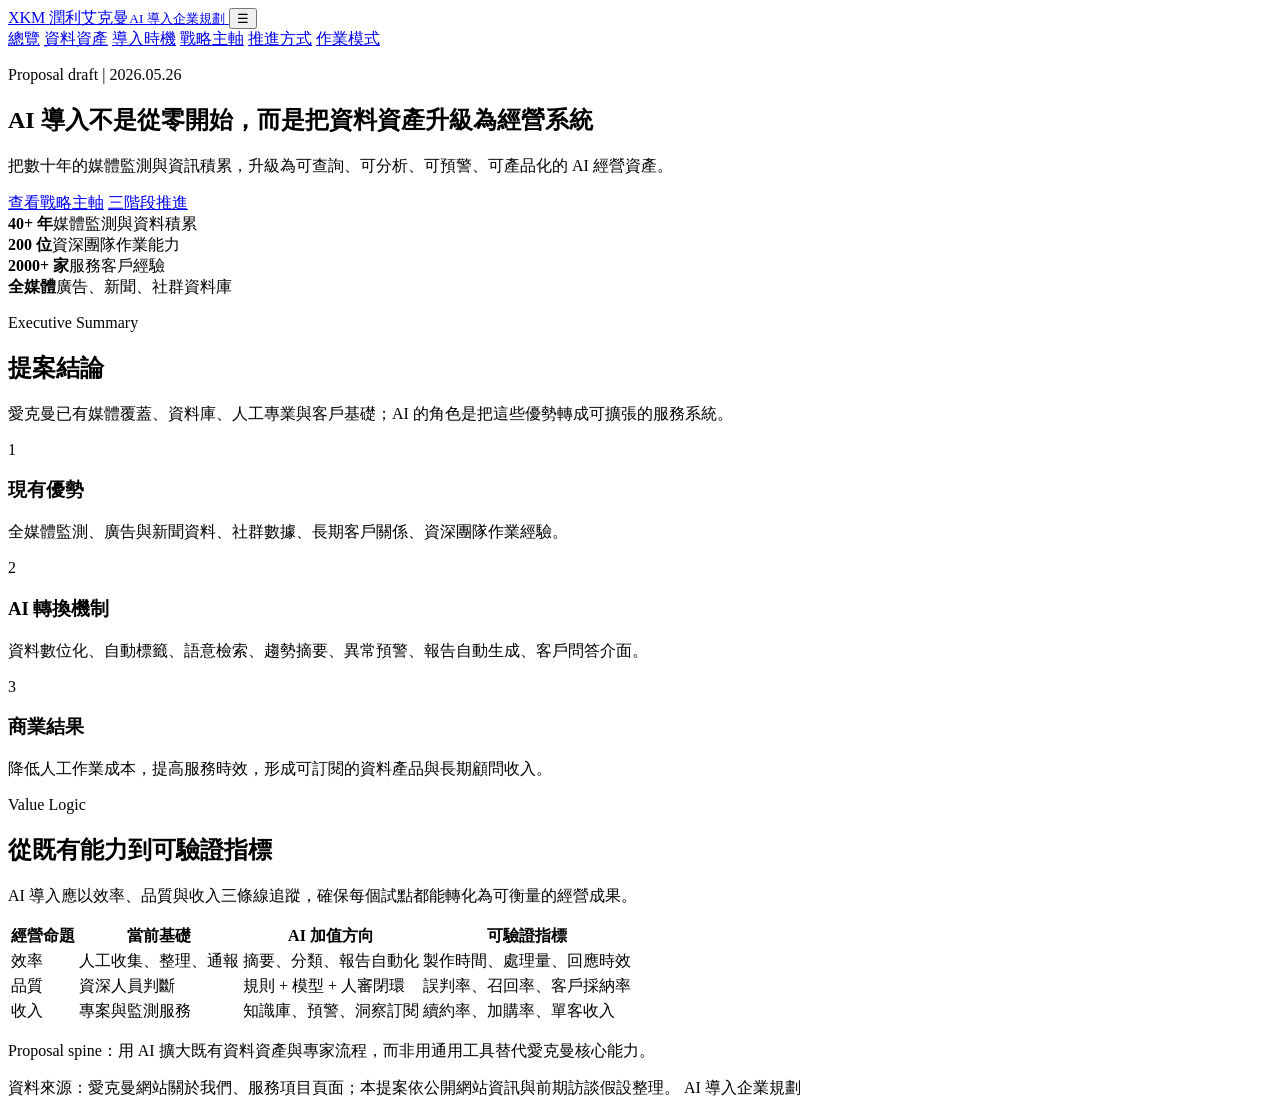
==== index.html @ 2dffa459 "Add files via upload" ====
<!doctype html>
<html lang="zh-Hant">
  <head>
    <meta charset="utf-8">
    <meta name="viewport" content="width=device-width, initial-scale=1">
    <title>潤利艾克曼 AI 導入企業規劃</title>
    <link rel="stylesheet" href="./assets/styles.css">
  </head>
  <body>
    <header class="site-header">
      <nav class="nav" aria-label="主導覽">
        <a class="brand" href="index.html">
          <span class="brand-mark">XKM</span>
          <span>潤利艾克曼<small>AI 導入企業規劃</small></span>
        </a>
        <button class="nav-toggle" type="button" aria-label="開啟導覽" aria-expanded="false">☰</button>
        <div class="nav-links">
          <a class="active" href="index.html">總覽</a>
          <a href="assets.html">資料資產</a>
          <a href="why-now.html">導入時機</a>
          <a href="strategy.html">戰略主軸</a>
          <a href="roadmap.html">推進方式</a>
          <a href="operating-model.html">作業模式</a>
        </div>
      </nav>
    </header>

    <main>
      <section class="hero">
        <div class="hero-inner">
          <p class="eyebrow">Proposal draft | 2026.05.26</p>
          <h1>AI 導入不是從零開始，而是把資料資產升級為經營系統</h1>
          <p class="lead">把數十年的媒體監測與資訊積累，升級為可查詢、可分析、可預警、可產品化的 AI 經營資產。</p>
          <div class="hero-actions">
            <a class="button" href="strategy.html">查看戰略主軸</a>
            <a class="button secondary" href="roadmap.html">三階段推進</a>
          </div>
          <div class="metric-strip" aria-label="公司基礎指標">
            <div class="metric"><strong>40+ 年</strong><span>媒體監測與資料積累</span></div>
            <div class="metric"><strong>200 位</strong><span>資深團隊作業能力</span></div>
            <div class="metric"><strong>2000+ 家</strong><span>服務客戶經驗</span></div>
            <div class="metric"><strong>全媒體</strong><span>廣告、新聞、社群資料庫</span></div>
          </div>
        </div>
      </section>

      <section class="section">
        <div class="section-inner">
          <div class="section-head">
            <div>
              <p class="eyebrow">Executive Summary</p>
              <h2>提案結論</h2>
            </div>
            <p>愛克曼已有媒體覆蓋、資料庫、人工專業與客戶基礎；AI 的角色是把這些優勢轉成可擴張的服務系統。</p>
          </div>
          <div class="grid-3">
            <article class="tile">
              <span class="number">1</span>
              <h3>現有優勢</h3>
              <p>全媒體監測、廣告與新聞資料、社群數據、長期客戶關係、資深團隊作業經驗。</p>
            </article>
            <article class="tile">
              <span class="number">2</span>
              <h3>AI 轉換機制</h3>
              <p>資料數位化、自動標籤、語意檢索、趨勢摘要、異常預警、報告自動生成、客戶問答介面。</p>
            </article>
            <article class="tile">
              <span class="number">3</span>
              <h3>商業結果</h3>
              <p>降低人工作業成本，提高服務時效，形成可訂閱的資料產品與長期顧問收入。</p>
            </article>
          </div>
        </div>
      </section>

      <section class="section alt">
        <div class="section-inner">
          <div class="section-head">
            <div>
              <p class="eyebrow">Value Logic</p>
              <h2>從既有能力到可驗證指標</h2>
            </div>
            <p>AI 導入應以效率、品質與收入三條線追蹤，確保每個試點都能轉化為可衡量的經營成果。</p>
          </div>
          <div class="table-wrap">
            <table>
              <thead>
                <tr>
                  <th>經營命題</th>
                  <th>當前基礎</th>
                  <th>AI 加值方向</th>
                  <th>可驗證指標</th>
                </tr>
              </thead>
              <tbody>
                <tr>
                  <td>效率</td>
                  <td>人工收集、整理、通報</td>
                  <td>摘要、分類、報告自動化</td>
                  <td>製作時間、處理量、回應時效</td>
                </tr>
                <tr>
                  <td>品質</td>
                  <td>資深人員判斷</td>
                  <td>規則 + 模型 + 人審閉環</td>
                  <td>誤判率、召回率、客戶採納率</td>
                </tr>
                <tr>
                  <td>收入</td>
                  <td>專案與監測服務</td>
                  <td>知識庫、預警、洞察訂閱</td>
                  <td>續約率、加購率、單客收入</td>
                </tr>
              </tbody>
            </table>
          </div>
        </div>
      </section>

      <section class="section">
        <div class="section-inner">
          <div class="quote-panel">
            <p>Proposal spine：用 AI 擴大既有資料資產與專家流程，而非用通用工具替代愛克曼核心能力。</p>
          </div>
        </div>
      </section>
    </main>

    <footer class="footer">
      <div class="footer-inner">
        <span>資料來源：愛克曼網站關於我們、服務項目頁面；本提案依公開網站資訊與前期訪談假設整理。</span>
        <span>AI 導入企業規劃</span>
      </div>
    </footer>
    <script src="./assets/site.js"></script>
  </body>
</html>
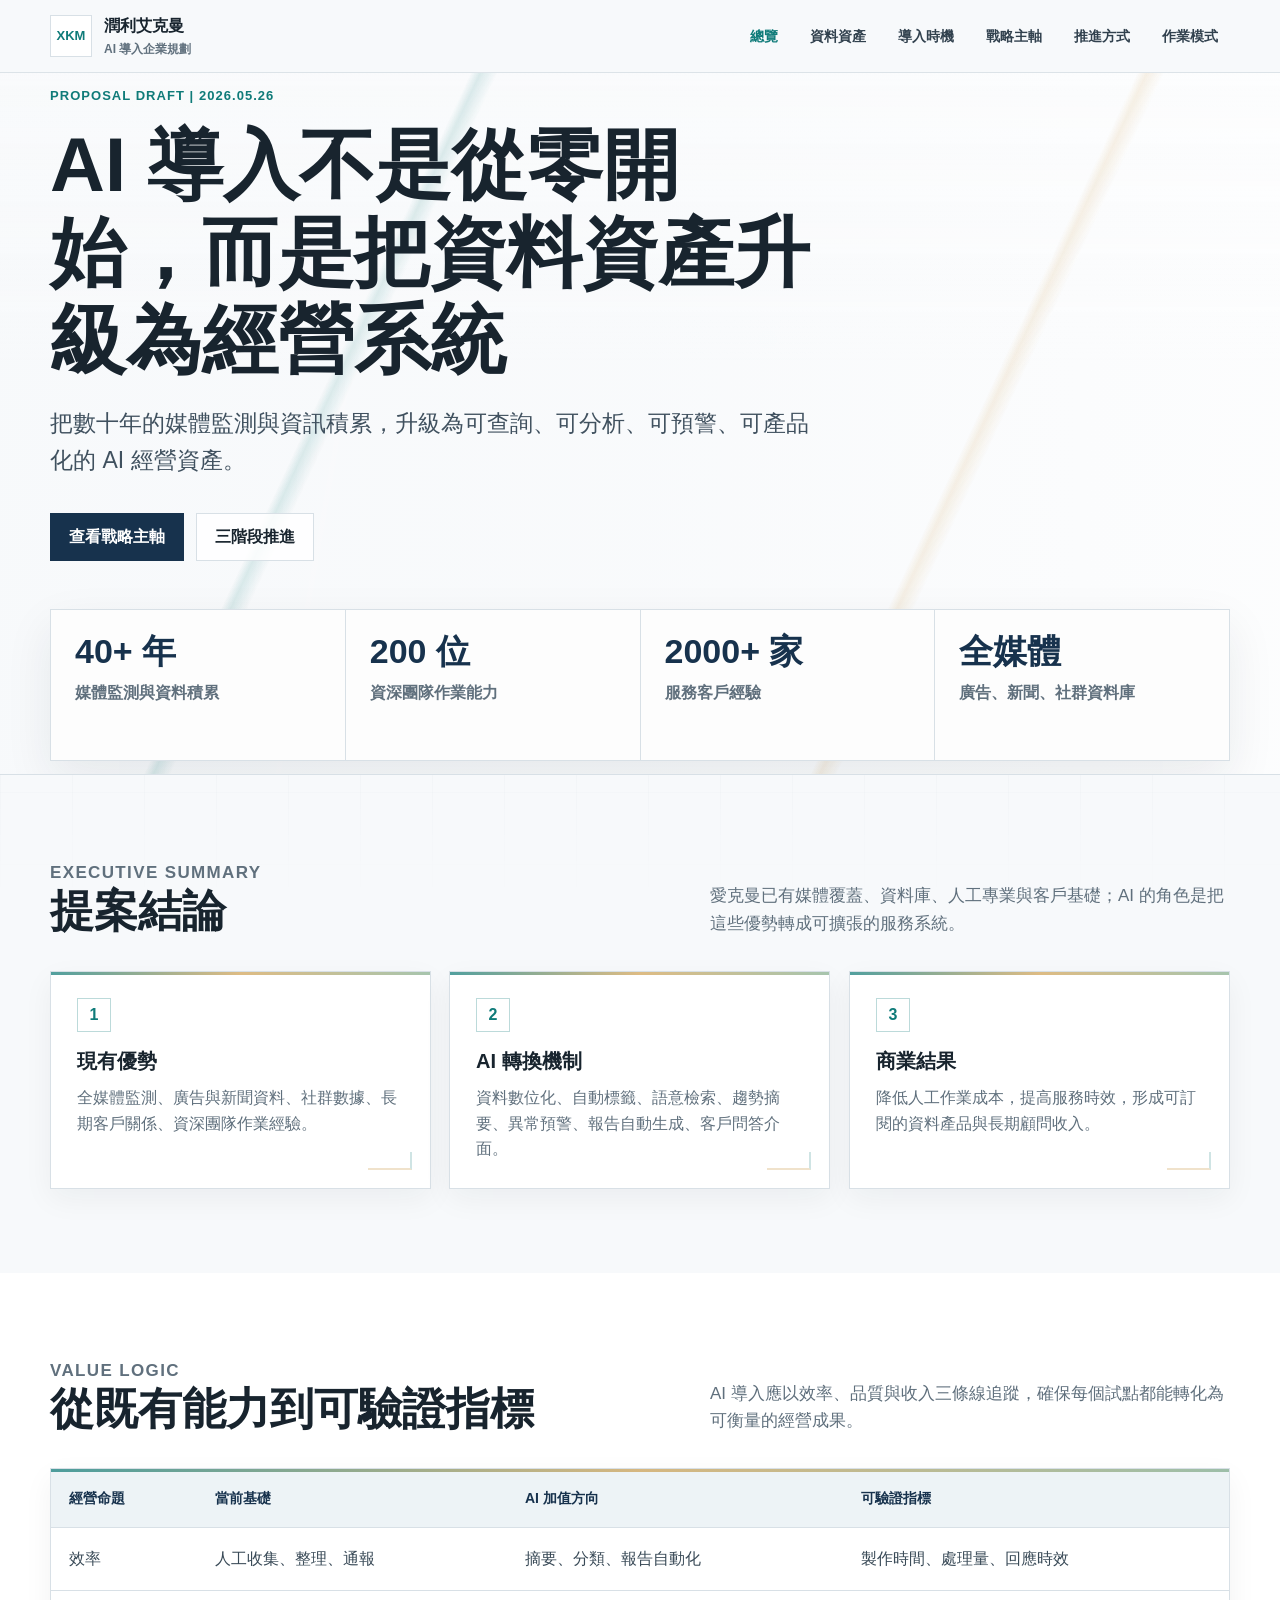
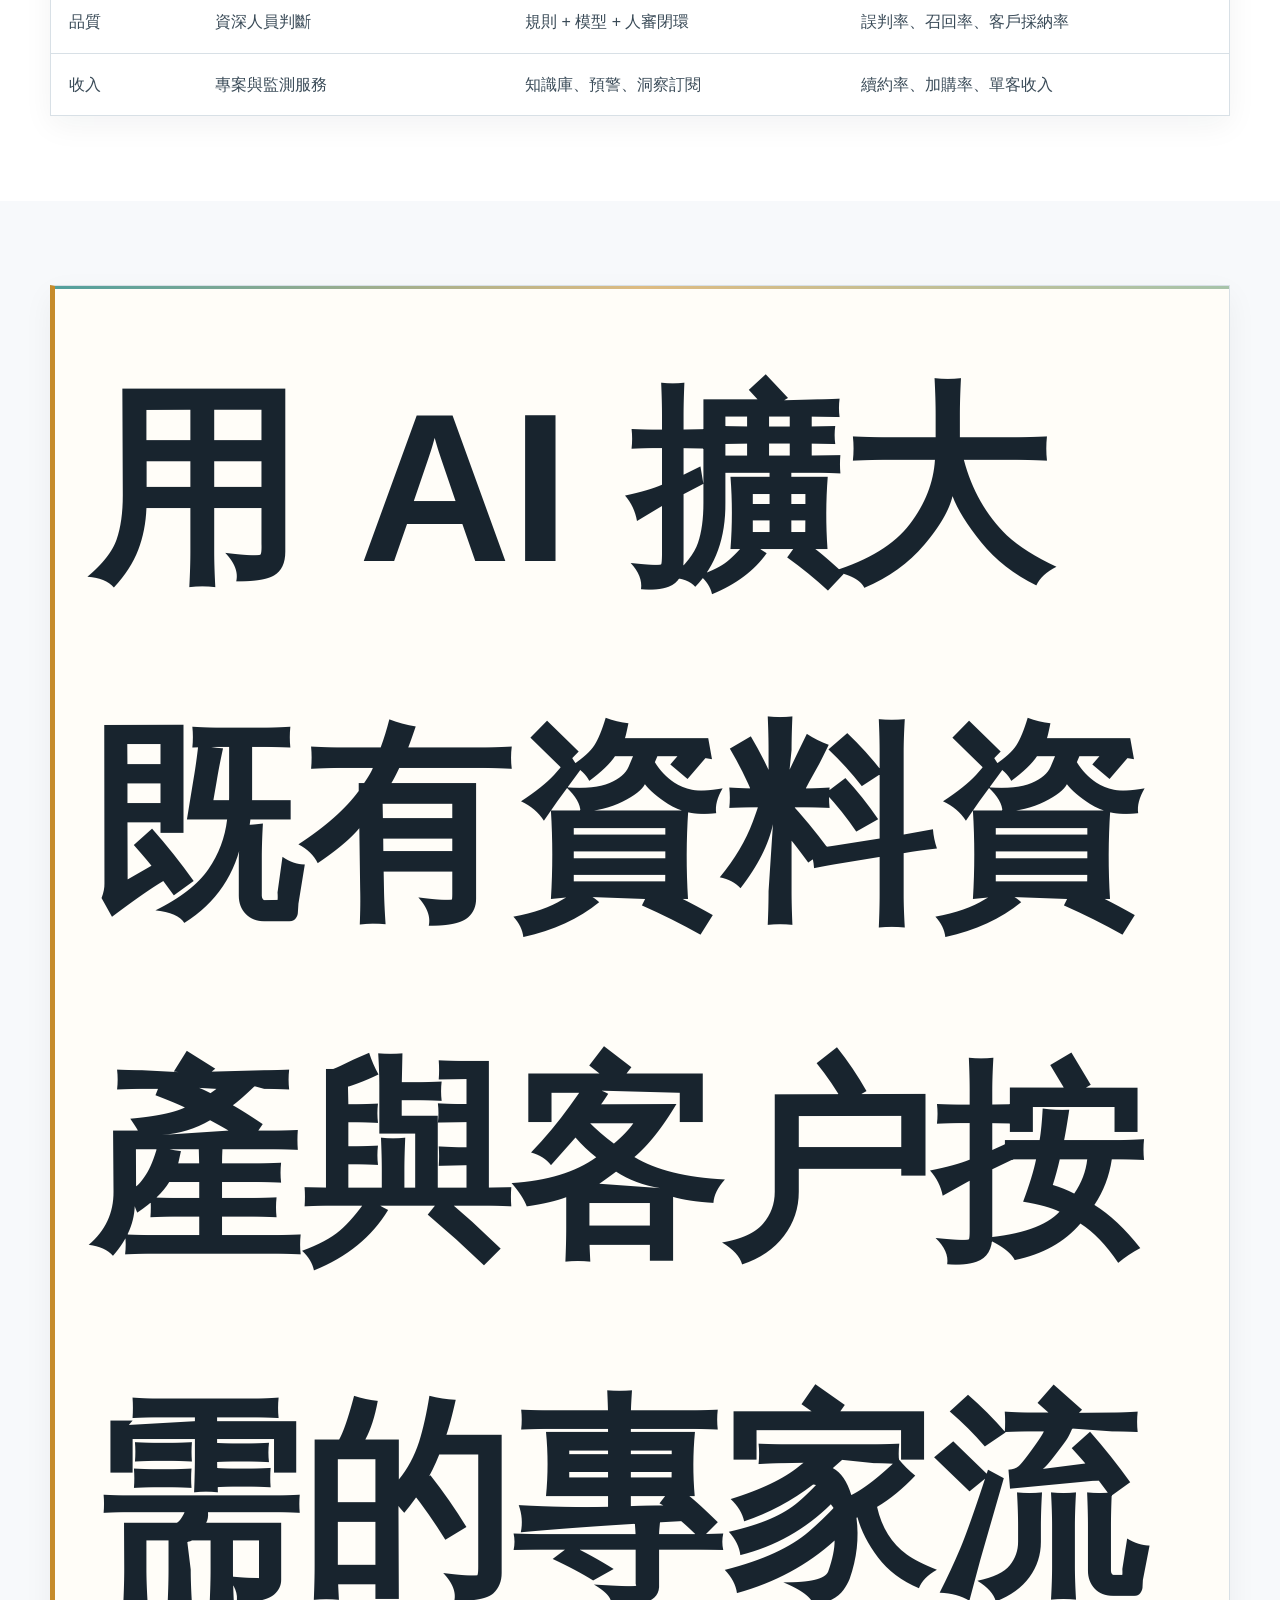
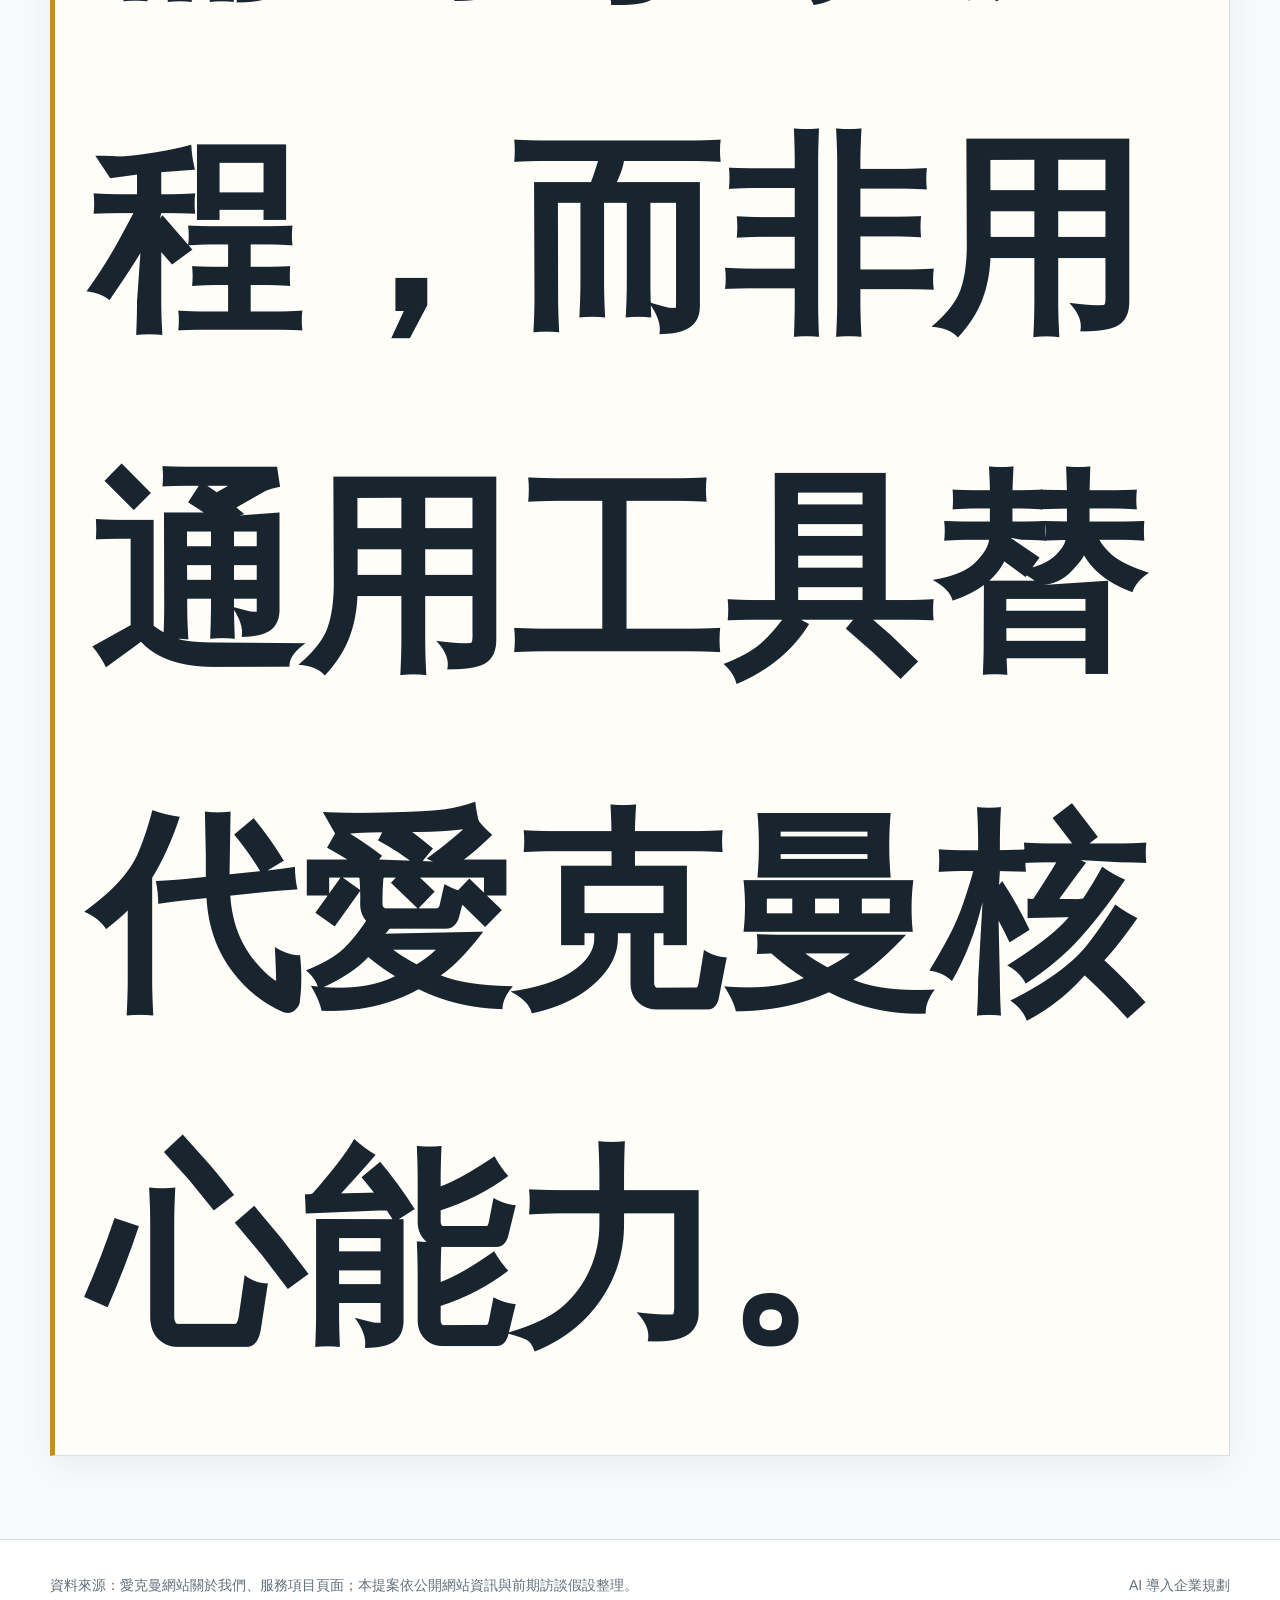
==== commit 9746a061: "Update proposal text in index.html" ====
--- a/index.html
+++ b/index.html
@@ -120,7 +120,7 @@
       <section class="section">
         <div class="section-inner">
           <div class="quote-panel">
-            <p>Proposal spine：用 AI 擴大既有資料資產與專家流程，而非用通用工具替代愛克曼核心能力。</p>
+            <p>用 AI 擴大既有資料資產與客户按需的專家流程，而非用通用工具替代愛克曼核心能力。</p>
           </div>
         </div>
       </section>
--- a/assets/styles.css
+++ b/assets/styles.css
@@ -0,0 +1,881 @@
+:root {
+  --ink: #18242e;
+  --muted: #60707d;
+  --line: #d8e0e6;
+  --paper: #f7f9fb;
+  --panel: #ffffff;
+  --navy: #17324d;
+  --teal: #0f7b79;
+  --gold: #c58b2b;
+  --green: #3b7d4a;
+  --red: #a64b4b;
+  --shadow: 0 18px 45px rgba(24, 36, 46, 0.08);
+}
+
+* {
+  box-sizing: border-box;
+}
+
+html {
+  scroll-behavior: smooth;
+}
+
+body {
+  margin: 0;
+  color: var(--ink);
+  background: var(--paper);
+  font-family: "Microsoft JhengHei", "Noto Sans TC", "PingFang TC", Arial, sans-serif;
+  line-height: 1.6;
+}
+
+body::before {
+  content: "";
+  position: fixed;
+  inset: 0;
+  z-index: -1;
+  pointer-events: none;
+  background:
+    linear-gradient(90deg, rgba(23, 50, 77, 0.035) 1px, transparent 1px),
+    linear-gradient(180deg, rgba(23, 50, 77, 0.028) 1px, transparent 1px);
+  background-size: 72px 72px;
+  mask-image: linear-gradient(180deg, transparent, #000 16%, #000 74%, transparent);
+}
+
+a {
+  color: inherit;
+  text-decoration: none;
+}
+
+.site-header {
+  position: sticky;
+  top: 0;
+  z-index: 20;
+  border-bottom: 1px solid rgba(216, 224, 230, 0.86);
+  background: rgba(247, 249, 251, 0.94);
+  backdrop-filter: blur(16px);
+}
+
+.nav {
+  display: flex;
+  align-items: center;
+  justify-content: space-between;
+  width: min(1180px, calc(100% - 40px));
+  margin: 0 auto;
+  min-height: 72px;
+}
+
+.brand {
+  display: flex;
+  align-items: center;
+  gap: 12px;
+  font-weight: 800;
+  letter-spacing: 0;
+}
+
+.brand-mark {
+  display: grid;
+  place-items: center;
+  width: 42px;
+  height: 42px;
+  border: 1px solid var(--line);
+  background: var(--panel);
+  color: var(--teal);
+  font-size: 13px;
+  font-weight: 900;
+  position: relative;
+  overflow: hidden;
+}
+
+.brand-mark::after {
+  content: "";
+  position: absolute;
+  inset: -40% auto -40% -75%;
+  width: 45%;
+  background: linear-gradient(90deg, transparent, rgba(15, 123, 121, 0.22), transparent);
+  transform: rotate(18deg);
+  animation: mark-sheen 8s ease-in-out infinite;
+}
+
+.brand small {
+  display: block;
+  margin-top: 1px;
+  color: var(--muted);
+  font-size: 12px;
+  font-weight: 600;
+}
+
+.nav-toggle {
+  display: none;
+  width: 42px;
+  height: 42px;
+  border: 1px solid var(--line);
+  background: var(--panel);
+  color: var(--ink);
+  font-size: 22px;
+  cursor: pointer;
+}
+
+.nav-links {
+  display: flex;
+  align-items: center;
+  gap: 8px;
+}
+
+.nav-links a {
+  padding: 10px 12px;
+  color: #31414e;
+  font-size: 14px;
+  font-weight: 700;
+}
+
+.nav-links a:hover,
+.nav-links a.active {
+  color: var(--teal);
+}
+
+.hero {
+  position: relative;
+  min-height: 78vh;
+  display: grid;
+  align-items: center;
+  overflow: hidden;
+  background:
+    linear-gradient(90deg, rgba(247, 249, 251, 0.96) 0%, rgba(247, 249, 251, 0.82) 49%, rgba(247, 249, 251, 0.36) 100%),
+    url("./hero-dashboard.png") center right / cover no-repeat;
+  background-position: 0 0, center right;
+  background-size: auto, 106%;
+  border-bottom: 1px solid var(--line);
+  animation: hero-image-drift 20s ease-in-out infinite alternate;
+}
+
+.hero::before {
+  content: "";
+  position: absolute;
+  inset: 0;
+  pointer-events: none;
+  background:
+    linear-gradient(115deg, transparent 0 24%, rgba(15, 123, 121, 0.15) 24.5%, transparent 25.4% 58%, rgba(197, 139, 43, 0.13) 58.5%, transparent 59.4%),
+    linear-gradient(180deg, rgba(255, 255, 255, 0.22), transparent 42%);
+  background-size: 122% 122%, 100% 100%;
+  opacity: 0.9;
+  animation: hero-signal 12s ease-in-out infinite alternate;
+}
+
+.hero::after {
+  content: "";
+  position: absolute;
+  inset: 0;
+  pointer-events: none;
+  background:
+    linear-gradient(100deg, transparent 0 42%, rgba(255, 255, 255, 0.28) 45%, transparent 49%),
+    radial-gradient(circle at 78% 38%, rgba(15, 123, 121, 0.18), transparent 28%);
+  transform: translateX(-18%);
+  opacity: 0.55;
+  mix-blend-mode: soft-light;
+  animation: hero-scan 9s ease-in-out infinite;
+}
+
+.hero.compact {
+  min-height: 48vh;
+}
+
+.hero-inner,
+.section-inner {
+  position: relative;
+  z-index: 1;
+  width: min(1180px, calc(100% - 40px));
+  margin: 0 auto;
+}
+
+.hero-inner {
+  animation: hero-copy-in 760ms ease both;
+}
+
+.eyebrow {
+  margin: 0 0 14px;
+  color: var(--teal);
+  font-size: 13px;
+  font-weight: 900;
+  letter-spacing: 0.08em;
+  text-transform: uppercase;
+}
+
+h1,
+h2,
+h3 {
+  margin: 0;
+  line-height: 1.15;
+  letter-spacing: 0;
+}
+
+h1 {
+  max-width: 760px;
+  font-size: clamp(42px, 7vw, 76px);
+}
+
+h2 {
+  font-size: clamp(28px, 4vw, 44px);
+}
+
+h3 {
+  font-size: 20px;
+}
+
+.lead {
+  max-width: 760px;
+  margin: 22px 0 0;
+  color: #40515f;
+  font-size: clamp(18px, 2vw, 23px);
+}
+
+.hero-actions {
+  display: flex;
+  flex-wrap: wrap;
+  gap: 12px;
+  margin-top: 34px;
+}
+
+.button {
+  display: inline-flex;
+  align-items: center;
+  justify-content: center;
+  min-height: 44px;
+  padding: 10px 18px;
+  border: 1px solid var(--navy);
+  background: var(--navy);
+  color: #fff;
+  font-weight: 800;
+}
+
+.button.secondary {
+  border-color: var(--line);
+  background: rgba(255, 255, 255, 0.82);
+  color: var(--ink);
+}
+
+.section {
+  padding: 84px 0;
+}
+
+.section.alt {
+  background: #fff;
+}
+
+.section-head {
+  display: flex;
+  align-items: end;
+  justify-content: space-between;
+  gap: 32px;
+  margin-bottom: 34px;
+}
+
+.section-head p {
+  max-width: 520px;
+  margin: 0;
+  color: var(--muted);
+  font-size: 17px;
+}
+
+.metric-strip {
+  display: grid;
+  grid-template-columns: repeat(4, 1fr);
+  gap: 1px;
+  margin-top: 48px;
+  border: 1px solid var(--line);
+  background: var(--line);
+  box-shadow: var(--shadow);
+}
+
+.metric {
+  min-height: 150px;
+  padding: 24px;
+  background: rgba(255, 255, 255, 0.94);
+}
+
+.metric strong {
+  display: block;
+  color: var(--navy);
+  font-size: 34px;
+  line-height: 1;
+}
+
+.metric span {
+  display: block;
+  margin-top: 12px;
+  color: var(--muted);
+  font-weight: 700;
+}
+
+.grid-3 {
+  display: grid;
+  grid-template-columns: repeat(3, 1fr);
+  gap: 18px;
+}
+
+.grid-2 {
+  display: grid;
+  grid-template-columns: repeat(2, 1fr);
+  gap: 24px;
+}
+
+.tile,
+.quote-panel,
+.table-wrap,
+.stage,
+.timeline-item {
+  position: relative;
+  border: 1px solid var(--line);
+  background: var(--panel);
+  box-shadow: 0 10px 28px rgba(24, 36, 46, 0.05);
+  transition:
+    transform 180ms ease,
+    box-shadow 180ms ease,
+    border-color 180ms ease,
+    background-color 180ms ease;
+  will-change: transform;
+}
+
+.tile::before,
+.quote-panel::before,
+.table-wrap::before,
+.stage::after,
+.timeline-item::before {
+  content: "";
+  position: absolute;
+  inset: 0 0 auto;
+  height: 3px;
+  background: linear-gradient(90deg, rgba(15, 123, 121, 0.72), rgba(197, 139, 43, 0.58), rgba(59, 125, 74, 0.45));
+  transform-origin: left;
+}
+
+.tile::after,
+.flow-item::after,
+.step::after {
+  content: "";
+  position: absolute;
+  right: 18px;
+  bottom: 18px;
+  width: 42px;
+  height: 16px;
+  pointer-events: none;
+  border-right: 2px solid rgba(15, 123, 121, 0.20);
+  border-bottom: 2px solid rgba(197, 139, 43, 0.24);
+}
+
+.tile:hover,
+.tile:focus-within,
+.tile.is-floating,
+.quote-panel:hover,
+.quote-panel:focus-within,
+.quote-panel.is-floating,
+.table-wrap:hover,
+.table-wrap:focus-within,
+.table-wrap.is-floating,
+.stage:hover,
+.stage:focus-within,
+.stage.is-floating,
+.timeline-item:hover,
+.timeline-item:focus-within,
+.timeline-item.is-floating,
+.step:hover,
+.step:focus-within,
+.step.is-floating,
+.flow-item:hover,
+.flow-item:focus-within,
+.flow-item.is-floating {
+  z-index: 5;
+  transform: translateY(-8px) scale(1.025);
+  border-color: rgba(15, 123, 121, 0.42);
+  background-color: #fff;
+  box-shadow: 0 24px 58px rgba(24, 36, 46, 0.14);
+}
+
+.tile {
+  position: relative;
+  padding: 26px;
+  overflow: hidden;
+}
+
+.tile .number {
+  display: inline-grid;
+  place-items: center;
+  width: 34px;
+  height: 34px;
+  margin-bottom: 18px;
+  border: 1px solid rgba(15, 123, 121, 0.28);
+  color: var(--teal);
+  font-weight: 900;
+}
+
+.tile p,
+.stage p,
+.timeline-item p {
+  margin: 12px 0 0;
+  color: var(--muted);
+}
+
+.quote-panel {
+  padding: 34px;
+  border-left: 5px solid var(--gold);
+  background: #fffdf8;
+}
+
+.quote-panel p {
+  margin: 0;
+  color: #33453;
+  font-size: 211px;
+  font-weight: 800;
+}
+
+.table-wrap {
+  overflow: auto;
+}
+
+table {
+  width: 100%;
+  min-width: 720px;
+  border-collapse: collapse;
+  background: var(--panel);
+}
+
+th,
+td {
+  padding: 18px;
+  border-bottom: 1px solid var(--line);
+  text-align: left;
+  vertical-align: top;
+}
+
+th {
+  color: var(--navy);
+  background: #edf3f6;
+  font-size: 14px;
+}
+
+td {
+  color: #394a57;
+}
+
+tr:last-child td {
+  border-bottom: 0;
+}
+
+.diagram {
+  display: grid;
+  grid-template-columns: 1fr 1fr;
+  gap: 28px;
+  align-items: center;
+}
+
+.hub {
+  position: relative;
+  min-height: 420px;
+  border: 1px solid var(--line);
+  background:
+    linear-gradient(180deg, rgba(255,255,255,0.94), rgba(255,255,255,0.82)),
+    repeating-linear-gradient(90deg, transparent 0 39px, rgba(216,224,230,0.5) 40px);
+  box-shadow: var(--shadow);
+  overflow: hidden;
+}
+
+.hub::before,
+.hub::after {
+  content: "";
+  position: absolute;
+  pointer-events: none;
+}
+
+.hub::before {
+  inset: 32px;
+  border: 1px solid rgba(15, 123, 121, 0.13);
+}
+
+.hub::after {
+  left: -20%;
+  top: 51%;
+  width: 52%;
+  height: 2px;
+  background: linear-gradient(90deg, transparent, rgba(15, 123, 121, 0.72), rgba(197, 139, 43, 0.58), transparent);
+  animation: data-sweep 7s ease-in-out infinite;
+}
+
+.hub-core {
+  position: absolute;
+  left: 50%;
+  top: 50%;
+  width: min(240px, 62%);
+  padding: 26px;
+  transform: translate(-50%, -50%);
+  border: 2px solid var(--teal);
+  background: var(--navy);
+  color: #fff;
+  text-align: center;
+  font-size: 22px;
+  font-weight: 900;
+  animation: core-breathe 6s ease-in-out infinite;
+}
+
+.hub-node {
+  position: absolute;
+  width: 145px;
+  padding: 14px;
+  border: 1px solid var(--line);
+  background: #fff;
+  color: #334553;
+  font-weight: 800;
+  box-shadow: 0 8px 18px rgba(24, 36, 46, 0.07);
+}
+
+.hub-node:nth-child(2) { left: 32px; top: 36px; }
+.hub-node:nth-child(3) { right: 32px; top: 36px; }
+.hub-node:nth-child(4) { left: 32px; bottom: 36px; }
+.hub-node:nth-child(5) { right: 32px; bottom: 36px; }
+
+.steps {
+  display: grid;
+  gap: 14px;
+}
+
+.step {
+  display: grid;
+  grid-template-columns: 72px 1fr;
+  gap: 18px;
+  align-items: start;
+  padding: 20px;
+  border: 1px solid var(--line);
+  background: #fff;
+  transition:
+    transform 180ms ease,
+    box-shadow 180ms ease,
+    border-color 180ms ease;
+  will-change: transform;
+}
+
+.step strong {
+  color: var(--teal);
+  font-size: 13px;
+}
+
+.step h3 {
+  margin-bottom: 8px;
+}
+
+.step p {
+  margin: 0;
+  color: var(--muted);
+}
+
+.flow {
+  display: grid;
+  grid-template-columns: repeat(5, 1fr);
+  gap: 10px;
+}
+
+.flow-item {
+  position: relative;
+  min-height: 180px;
+  padding: 20px;
+  border-top: 5px solid var(--teal);
+  background: #fff;
+  box-shadow: 0 8px 20px rgba(24, 36, 46, 0.06);
+  transition:
+    transform 180ms ease,
+    box-shadow 180ms ease,
+    border-color 180ms ease;
+  will-change: transform;
+}
+
+.flow-item:nth-child(2) { border-top-color: var(--gold); }
+.flow-item:nth-child(3) { border-top-color: var(--green); }
+.flow-item:nth-child(4) { border-top-color: var(--navy); }
+.flow-item:nth-child(5) { border-top-color: var(--red); }
+
+.flow-item::before {
+  content: "";
+  position: absolute;
+  left: 20px;
+  right: 20px;
+  top: 36px;
+  height: 1px;
+  pointer-events: none;
+  background: linear-gradient(90deg, transparent, rgba(15, 123, 121, 0.28), transparent);
+}
+
+.flow-item ul,
+.stage ul,
+.timeline-item ul {
+  margin: 14px 0 0;
+  padding-left: 18px;
+  color: var(--muted);
+}
+
+.stages {
+  display: grid;
+  grid-template-columns: repeat(3, 1fr);
+  gap: 18px;
+  counter-reset: stages;
+}
+
+.stage {
+  padding: 28px;
+  counter-increment: stages;
+}
+
+.stage::before {
+  content: "0" counter(stages);
+  display: block;
+  margin-bottom: 28px;
+  color: rgba(15, 123, 121, 0.28);
+  font-size: 54px;
+  line-height: 1;
+  font-weight: 900;
+  pointer-events: none;
+}
+
+.timeline {
+  display: grid;
+  gap: 16px;
+}
+
+.timeline-item {
+  display: grid;
+  grid-template-columns: 180px 1fr;
+  gap: 24px;
+  padding: 24px;
+}
+
+.timeline-item strong {
+  color: var(--teal);
+}
+
+.footer {
+  padding: 34px 0;
+  border-top: 1px solid var(--line);
+  color: var(--muted);
+  background: #fff;
+  font-size: 14px;
+}
+
+.footer-inner {
+  display: flex;
+  justify-content: space-between;
+  gap: 24px;
+  width: min(1180px, calc(100% - 40px));
+  margin: 0 auto;
+}
+
+.reveal-ready {
+  opacity: 0;
+  transform: translateY(18px);
+}
+
+.reveal-ready.is-visible {
+  opacity: 1;
+  transform: translateY(0);
+  transition:
+    opacity 620ms ease,
+    transform 620ms ease;
+}
+
+.metric.reveal-ready:nth-child(2),
+.tile.reveal-ready:nth-child(2),
+.stage.reveal-ready:nth-child(2),
+.flow-item.reveal-ready:nth-child(2) {
+  transition-delay: 70ms;
+}
+
+.metric.reveal-ready:nth-child(3),
+.tile.reveal-ready:nth-child(3),
+.stage.reveal-ready:nth-child(3),
+.flow-item.reveal-ready:nth-child(3) {
+  transition-delay: 140ms;
+}
+
+.metric.reveal-ready:nth-child(4),
+.flow-item.reveal-ready:nth-child(4) {
+  transition-delay: 210ms;
+}
+
+.flow-item.reveal-ready:nth-child(5) {
+  transition-delay: 280ms;
+}
+
+@keyframes mark-sheen {
+  0%, 62% {
+    transform: translateX(0) rotate(18deg);
+  }
+  74%, 100% {
+    transform: translateX(360%) rotate(18deg);
+  }
+}
+
+@keyframes hero-image-drift {
+  from {
+    background-position: 0 0, center right;
+    background-size: auto, 106%;
+  }
+  to {
+    background-position: 0 0, 56% 50%;
+    background-size: auto, 112%;
+  }
+}
+
+@keyframes hero-signal {
+  from {
+    background-position: 0% 50%, 0 0;
+  }
+  to {
+    background-position: 100% 50%, 0 0;
+  }
+}
+
+@keyframes hero-scan {
+  0%, 26% {
+    transform: translateX(-28%);
+    opacity: 0;
+  }
+  42%, 68% {
+    opacity: 0.58;
+  }
+  88%, 100% {
+    transform: translateX(36%);
+    opacity: 0;
+  }
+}
+
+@keyframes hero-copy-in {
+  from {
+    opacity: 0;
+    transform: translateY(14px);
+  }
+  to {
+    opacity: 1;
+    transform: translateY(0);
+  }
+}
+
+@keyframes data-sweep {
+  0%, 18% {
+    transform: translateX(0);
+    opacity: 0;
+  }
+  34%, 66% {
+    opacity: 1;
+  }
+  82%, 100% {
+    transform: translateX(260%);
+    opacity: 0;
+  }
+}
+
+@keyframes core-breathe {
+  0%, 100% {
+    box-shadow: 0 0 0 rgba(15, 123, 121, 0);
+  }
+  50% {
+    box-shadow: 0 0 36px rgba(15, 123, 121, 0.20);
+  }
+}
+
+@media (prefers-reduced-motion: reduce) {
+  html {
+    scroll-behavior: auto;
+  }
+
+  *,
+  *::before,
+  *::after {
+    animation-duration: 0.01ms !important;
+    animation-iteration-count: 1 !important;
+    transition-duration: 0.01ms !important;
+    scroll-behavior: auto !important;
+  }
+
+  .reveal-ready {
+    opacity: 1;
+    transform: none;
+  }
+}
+
+@media (max-width: 920px) {
+  .nav-toggle {
+    display: inline-grid;
+    place-items: center;
+  }
+
+  .nav-links {
+    position: absolute;
+    left: 20px;
+    right: 20px;
+    top: 72px;
+    display: none;
+    flex-direction: column;
+    align-items: stretch;
+    padding: 12px;
+    border: 1px solid var(--line);
+    background: #fff;
+    box-shadow: var(--shadow);
+  }
+
+  .nav-links.open {
+    display: flex;
+  }
+
+  .metric-strip,
+  .grid-3,
+  .grid-2,
+  .diagram,
+  .flow,
+  .stages {
+    grid-template-columns: 1fr;
+  }
+
+  .section-head {
+    display: block;
+  }
+
+  .section-head p {
+    margin-top: 16px;
+  }
+
+  .timeline-item {
+    grid-template-columns: 1fr;
+  }
+}
+
+@media (max-width: 620px) {
+  .nav,
+  .hero-inner,
+  .section-inner,
+  .footer-inner {
+    width: min(100% - 28px, 1180px);
+  }
+
+  .hero {
+    min-height: 70vh;
+    background:
+      linear-gradient(180deg, rgba(247,249,251,0.98) 0%, rgba(247,249,251,0.9) 58%, rgba(247,249,251,0.72) 100%),
+      url("./hero-dashboard.png") center / cover no-repeat;
+  }
+
+  .section {
+    padding: 58px 0;
+  }
+
+  .metric {
+    min-height: auto;
+  }
+
+  .hub {
+    min-height: 500px;
+  }
+
+  .hub-node {
+    width: calc(50% - 34px);
+    font-size: 13px;
+  }
+
+  .footer-inner {
+    display: block;
+  }
+}
